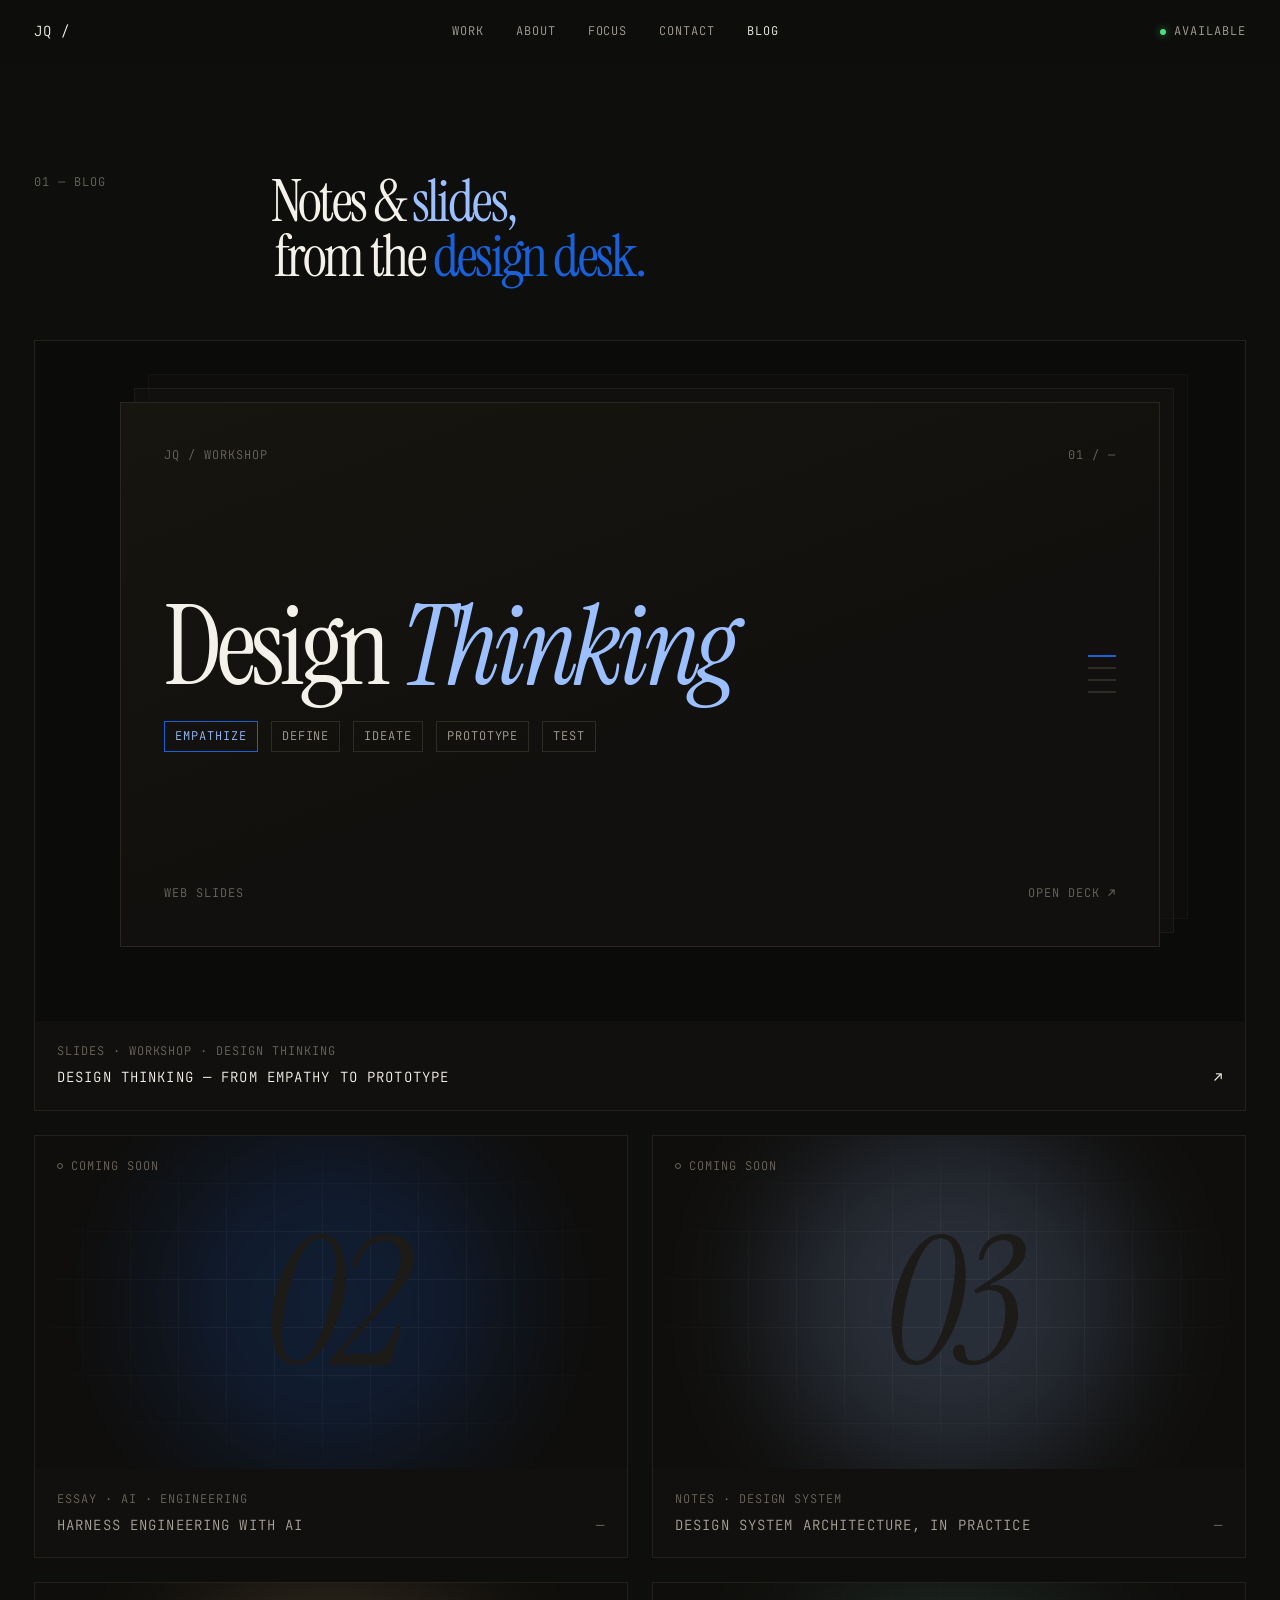
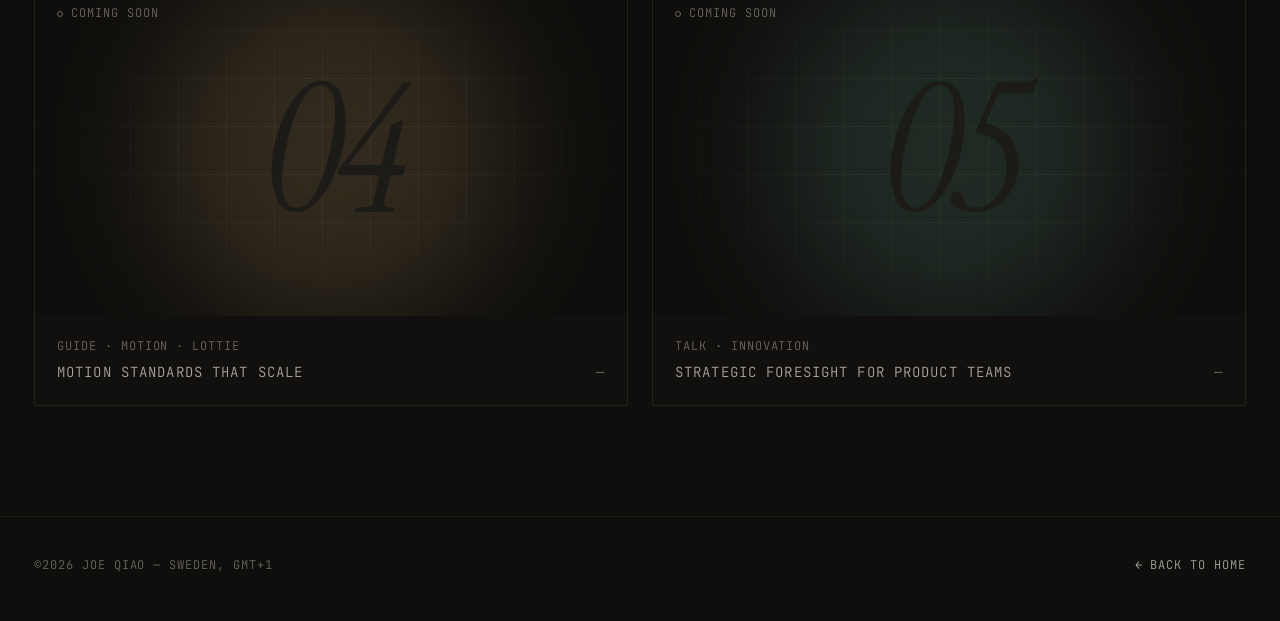
==== blog/index.html @ f2f92697 "Add blog page with design-thinking entry and placeholders; point nav Blog to /blog/ Co-Authored-By: " ====
<!doctype html>
<html lang="en">
<head>
<meta charset="utf-8">
<meta name="viewport" content="width=device-width, initial-scale=1">
<title>Blog — Joe Qiao</title>
<meta name="description" content="Notes, talks and slides by Joe Qiao — design thinking, design systems, motion and AI-driven design engineering.">
<link rel="preconnect" href="https://fonts.googleapis.com">
<link rel="preconnect" href="https://fonts.gstatic.com" crossorigin>
<link href="https://fonts.googleapis.com/css2?family=Instrument+Serif:ital@0;1&family=JetBrains+Mono:wght@300;400&display=swap" rel="stylesheet">
<style>
  /* Tokens lifted from the Framer export of the home page */
  :root{
    --bg:#0e0e0c;
    --nav-bg:#0e0e0cd1;
    --card:#11100e;
    --card-border:#24211d;
    --rule:#1f1d19;
    --ink:#f4f1ea;
    --ink-2:#a8a39a;
    --ink-3:#6b665d;
    --blue-light:#9cc0ff;
    --blue:#1a60d9;
    --serif:"Instrument Serif",serif;
    --mono:"JetBrains Mono",ui-monospace,monospace;
    --ease:cubic-bezier(.44,0,.56,1);
  }
  *{box-sizing:border-box;margin:0;padding:0}
  html{background:var(--bg);-webkit-font-smoothing:antialiased}
  body{background:var(--bg);color:var(--ink);font-family:var(--mono);min-height:100vh}
  a{color:inherit;text-decoration:none}

  .wrap{max-width:1440px;margin:0 auto}

  /* ---------- Nav ---------- */
  .nav{position:sticky;top:0;z-index:10;background:var(--nav-bg);backdrop-filter:blur(10px);-webkit-backdrop-filter:blur(10px)}
  .nav .wrap{display:flex;align-items:center;justify-content:space-between;padding:22px 34px}
  .mono-s{font:300 12px/1.4 var(--mono);letter-spacing:.08em;text-transform:uppercase}
  .mono-m{font:300 14px/1.4 var(--mono);letter-spacing:.08em;text-transform:uppercase}
  .logo{color:var(--ink)}
  .links{display:flex;gap:32px}
  .links a{color:var(--ink-2);transition:color .2s var(--ease)}
  .links a:hover,.links a[aria-current]{color:var(--ink)}
  .status{display:flex;align-items:center;gap:8px;color:var(--ink-2)}
  .status i{width:6px;height:6px;border-radius:50%;background:#4ade80;box-shadow:0 0 8px #4ade8099}

  /* ---------- Section ---------- */
  .section{display:flex;flex-direction:column;gap:56px;padding:110px 34px;border-bottom:1px solid var(--rule)}
  .head{display:flex;gap:80px;align-items:flex-start}
  .head .label{width:160px;flex:none;color:var(--ink-3)}
  .head h1{width:520px;font:400 58px/.95 var(--serif);letter-spacing:-.045em;text-indent:-.06em;text-wrap:balance}
  .c-light{color:var(--blue-light)} .c-blue{color:var(--blue)}

  /* ---------- Grid (same as Selected Work) ---------- */
  .grid{display:grid;grid-template-columns:repeat(2,minmax(0,1fr));gap:24px}
  .card{display:flex;flex-direction:column;background:var(--card);border:1px solid var(--card-border);overflow:hidden;min-width:0}
  .card.feature{grid-column:span 2}
  .visual{position:relative;width:100%;aspect-ratio:16/9;overflow:hidden}
  .visual>.inner{position:absolute;inset:0;transition:transform .8s cubic-bezier(.2,.7,.2,1)}
  a.card:hover .visual>.inner{transform:scale(1.025)}
  .caption{display:flex;align-items:flex-end;justify-content:space-between;gap:16px;padding:22px}
  .caption .copy{display:flex;flex-direction:column;gap:8px;min-width:0}
  .caption .tag{color:var(--ink-3)}
  .caption .title{color:var(--ink)}
  .arrow{color:var(--ink);transition:transform .3s var(--ease)}
  a.card:hover .arrow{transform:translate(3px,-3px)}
  .card.soon{cursor:default}
  .card.soon .title{color:var(--ink-2)}
  .card.soon .arrow{color:var(--ink-3)}

  /* ---------- Visual: slide-deck cover (feature) ---------- */
  .deck{background:#0b0b0a;display:flex}
  .deck .stack{position:absolute;inset:9% 7% 11% 7%}
  .deck .slide{position:absolute;inset:0;border:1px solid #2a2722;background:#141310}
  .deck .slide.s3{transform:translate(28px,-28px);opacity:.35}
  .deck .slide.s2{transform:translate(14px,-14px);opacity:.6}
  .deck .slide.s1{background:linear-gradient(160deg,#16150f 0%,#11100e 60%);display:flex;flex-direction:column;justify-content:space-between;padding:clamp(18px,3.4vw,48px)}
  .deck .top,.deck .bot{display:flex;justify-content:space-between;color:var(--ink-3)}
  .deck h2{font:400 clamp(44px,8.6vw,132px)/.9 var(--serif);letter-spacing:-.045em;color:var(--ink)}
  .deck h2 em{font-style:italic;color:var(--blue-light)}
  .deck .dots{position:absolute;right:clamp(18px,3.4vw,48px);top:50%;transform:translateY(-50%);display:flex;flex-direction:column;gap:10px}
  .deck .dots b{width:28px;height:2px;background:#2e2b25}
  .deck .dots b:first-child{background:var(--blue)}
  /* the five stages, drawn as a strip */
  .deck .stages{display:flex;gap:clamp(6px,1vw,14px);margin-top:clamp(10px,2vw,28px)}
  .deck .stages span{padding:6px 10px;border:1px solid #2e2b25;color:var(--ink-2);white-space:nowrap}
  .deck .stages span:nth-child(1){border-color:var(--blue);color:var(--blue-light)}

  /* ---------- Visual: placeholder ---------- */
  .ph{background:#0f0e0c}
  .ph .inner{display:flex;align-items:center;justify-content:center}
  .ph .grid-bg{position:absolute;inset:0;background-image:linear-gradient(#1a1916 1px,transparent 1px),linear-gradient(90deg,#1a1916 1px,transparent 1px);background-size:48px 48px;background-position:-1px -1px;mask-image:radial-gradient(ellipse at center,#000 30%,transparent 78%);-webkit-mask-image:radial-gradient(ellipse at center,#000 30%,transparent 78%)}
  .ph .num{position:relative;font:400 clamp(96px,14vw,200px)/1 var(--serif);letter-spacing:-.05em;color:#1d1b17}
  .ph .num em{font-style:italic}
  .ph .badge{position:absolute;left:22px;top:22px;color:var(--ink-3);display:flex;align-items:center;gap:8px}
  .ph .badge i{width:6px;height:6px;border:1px solid var(--ink-3);border-radius:50%}
  .ph .glow{position:absolute;width:60%;aspect-ratio:1;border-radius:50%;filter:blur(60px);opacity:.18}

  /* ---------- Footer ---------- */
  .foot{display:flex;justify-content:space-between;gap:24px;padding:40px 34px 48px;color:var(--ink-3)}
  .foot a{color:var(--ink-2);transition:color .2s var(--ease)}
  .foot a:hover{color:var(--ink)}

  /* ---------- Responsive (Framer breakpoints) ---------- */
  @media (max-width:1199px){
    .head{gap:48px}
  }
  @media (max-width:809px){
    .nav .wrap{padding:18px 16px}
    .links{gap:18px}
    .links .hide-m,.status{display:none}
    .section{padding:72px 16px;gap:40px}
    .head{flex-direction:column;gap:20px}
    .head h1{width:auto;font-size:44px}
    .grid{grid-template-columns:minmax(0,1fr);gap:16px}
    .card.feature{grid-column:auto}
    .card.feature .visual{aspect-ratio:4/3}
    .deck .stages span:nth-child(n+4),.deck .dots{display:none}
    .caption{padding:18px}
    .mono-m{font-size:13px}
    .foot{flex-direction:column;padding:32px 16px 40px}
  }
  @media (prefers-reduced-motion:reduce){*{transition:none!important}}
</style>
</head>
<body>

<nav class="nav">
  <div class="wrap">
    <a class="logo mono-m" href="/">JQ /</a>
    <div class="links mono-s">
      <a href="/#work">Work</a>
      <a class="hide-m" href="/#about">About</a>
      <a class="hide-m" href="/#focus">Focus</a>
      <a href="/#contact">Contact</a>
      <a href="/blog/" aria-current="page">Blog</a>
    </div>
    <div class="status mono-s"><i></i>Available</div>
  </div>
</nav>

<main class="wrap">
  <section class="section">
    <div class="head">
      <p class="label mono-s">01 — Blog</p>
      <h1>Notes &amp; <span class="c-light">slides,</span><br>from the <span class="c-blue">design desk.</span></h1>
    </div>

    <div class="grid" id="grid"></div>
  </section>

  <footer class="foot mono-s">
    <span>©2026 Joe Qiao — Sweden, GMT+1</span>
    <a href="/">← Back to home</a>
  </footer>
</main>

<script>
/*
  ADD A NEW ENTRY: copy one object in POSTS and edit it.
  - feature: true  → full-width card (like the first card on the home page)
  - href: null     → shows as "Coming soon" (not clickable)
  - visual: "deck" (slide cover) | "placeholder" | an image/video URL
*/
const POSTS = [
  {
    feature: true,
    tag: "Slides · Workshop · Design Thinking",
    title: "Design Thinking — from empathy to prototype",
    href: "/blog/design-thinking/",
    visual: "deck"
  },
  { tag: "Essay · AI · Engineering",      title: "Harness engineering with AI",          href: null, visual: "placeholder", glow: "#1a60d9" },
  { tag: "Notes · Design System",         title: "Design system architecture, in practice", href: null, visual: "placeholder", glow: "#9cc0ff" },
  { tag: "Guide · Motion · Lottie",       title: "Motion standards that scale",          href: null, visual: "placeholder", glow: "#c9a46a" },
  { tag: "Talk · Innovation",             title: "Strategic foresight for product teams", href: null, visual: "placeholder", glow: "#6aa88f" }
];

const esc = s => String(s).replace(/[&<>"]/g, c => ({"&":"&amp;","<":"&lt;",">":"&gt;",'"':"&quot;"}[c]));

function visualHTML(p, i){
  if (p.visual === "deck") return `
    <div class="visual deck"><div class="inner">
      <div class="stack">
        <div class="slide s3"></div><div class="slide s2"></div>
        <div class="slide s1">
          <div class="top mono-s"><span>JQ / Workshop</span><span>01 / —</span></div>
          <div>
            <h2>Design <em>Thinking</em></h2>
            <div class="stages mono-s"><span>Empathize</span><span>Define</span><span>Ideate</span><span>Prototype</span><span>Test</span></div>
          </div>
          <div class="bot mono-s"><span>Web slides</span><span>Open deck ↗</span></div>
          <div class="dots"><b></b><b></b><b></b><b></b></div>
        </div>
      </div>
    </div></div>`;
  if (p.visual === "placeholder" || !p.visual) {
    const n = String(i + 1).padStart(2, "0");
    return `
    <div class="visual ph"><div class="inner">
      <div class="grid-bg"></div>
      <div class="glow" style="background:${esc(p.glow || "#1a60d9")}"></div>
      <div class="num"><em>${n}</em></div>
      <div class="badge mono-s"><i></i>${p.href ? "New" : "Coming soon"}</div>
    </div></div>`;
  }
  const isVideo = /\.(mp4|webm)(\?|$)/i.test(p.visual);
  return `<div class="visual"><div class="inner">${
    isVideo
      ? `<video src="${esc(p.visual)}" autoplay muted loop playsinline style="width:100%;height:100%;object-fit:cover;display:block"></video>`
      : `<img src="${esc(p.visual)}" alt="" loading="lazy" style="width:100%;height:100%;object-fit:cover;display:block">`
  }</div></div>`;
}

document.getElementById("grid").innerHTML = POSTS.map((p, i) => {
  const cls = `card${p.feature ? " feature" : ""}${p.href ? "" : " soon"}`;
  const open = p.href ? `<a class="${cls}" href="${esc(p.href)}">` : `<div class="${cls}" aria-disabled="true">`;
  const close = p.href ? `</a>` : `</div>`;
  return `${open}
    ${visualHTML(p, i)}
    <div class="caption">
      <div class="copy">
        <p class="tag mono-s">${esc(p.tag)}</p>
        <p class="title mono-m">${esc(p.title)}</p>
      </div>
      <span class="arrow mono-m">${p.href ? "↗" : "—"}</span>
    </div>
  ${close}`;
}).join("");
</script>
</body>
</html>
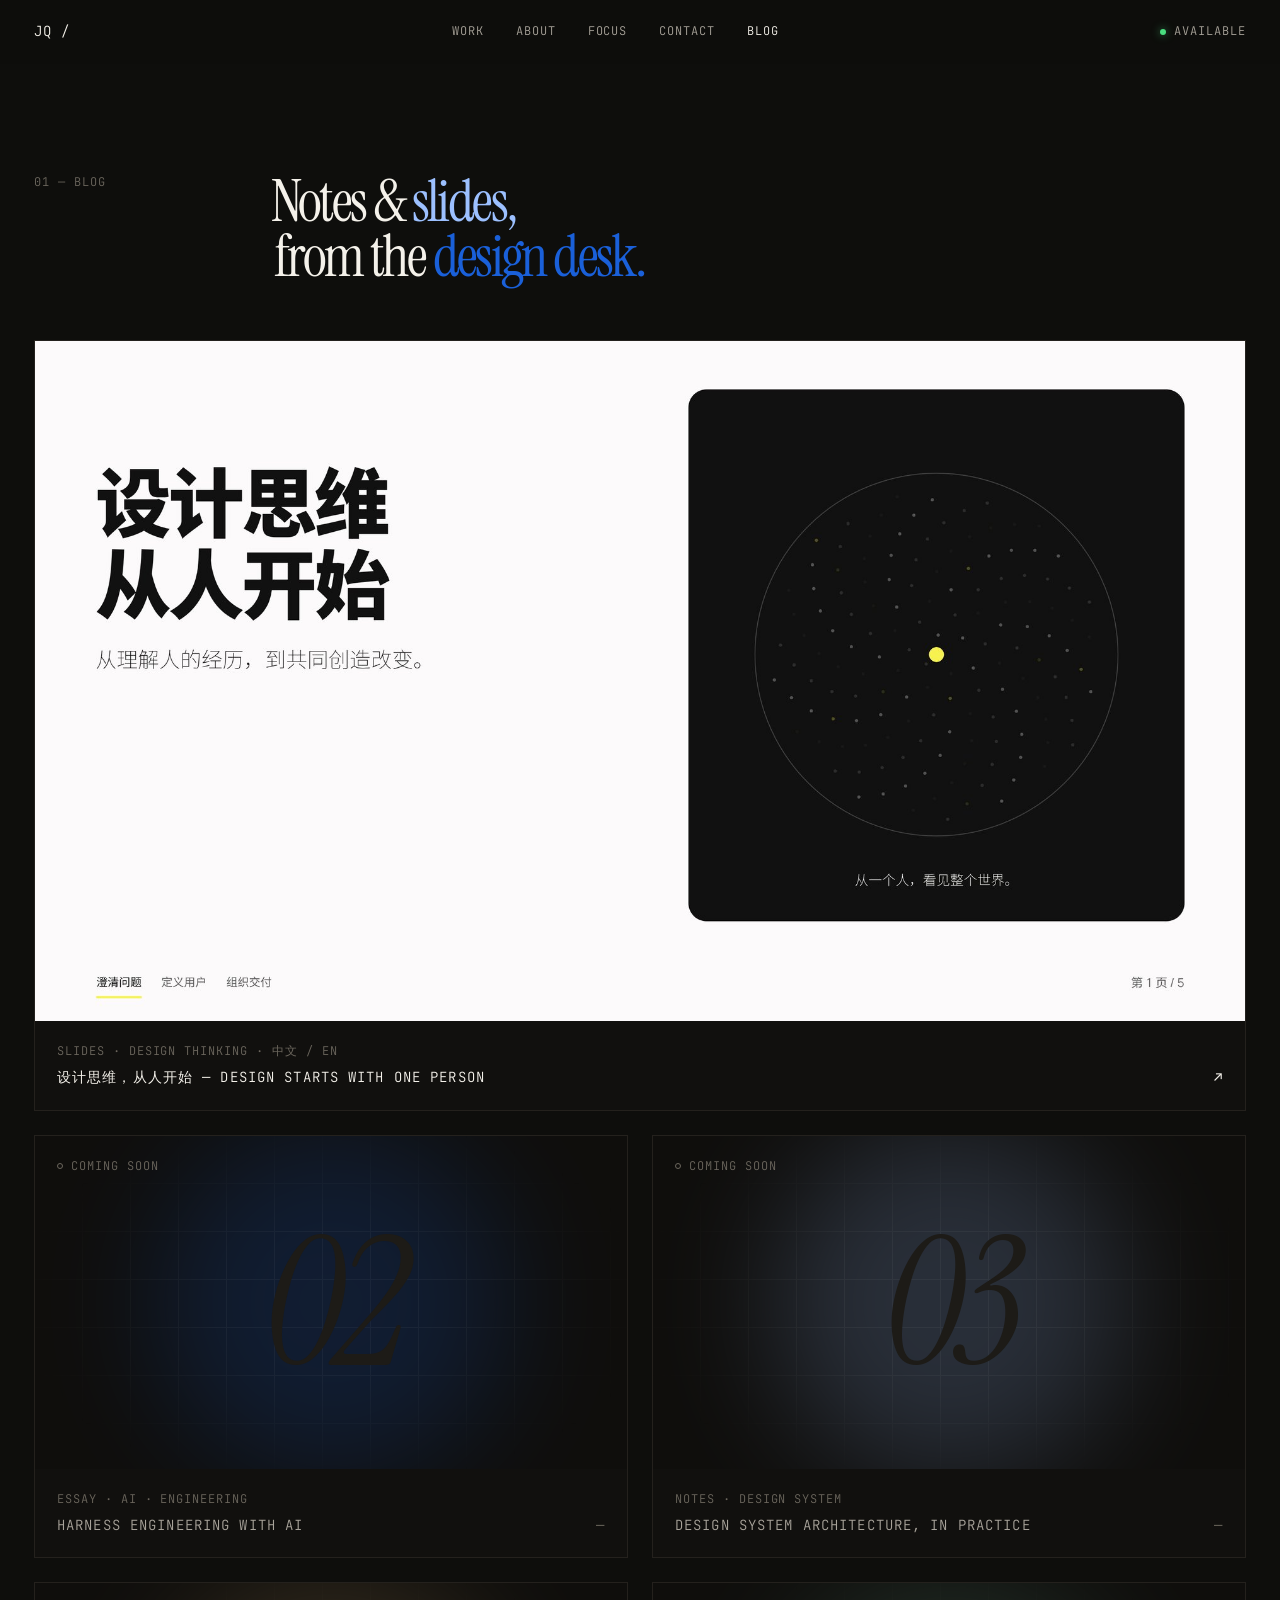
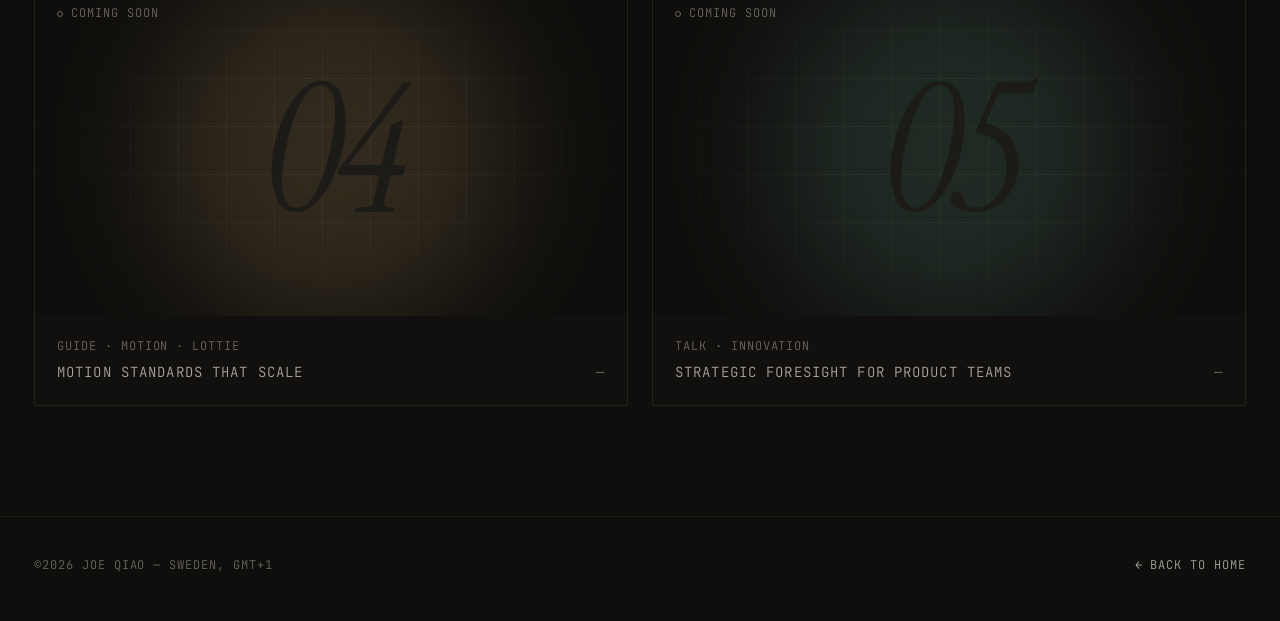
==== commit d1499ac3: "Blog: embed design-thinking deck with real cover image Deck copied from Joeblue88/design-thinking de" ====
--- a/blog/index.html
+++ b/blog/index.html
@@ -68,23 +68,6 @@
   .card.soon .title{color:var(--ink-2)}
   .card.soon .arrow{color:var(--ink-3)}
 
-  /* ---------- Visual: slide-deck cover (feature) ---------- */
-  .deck{background:#0b0b0a;display:flex}
-  .deck .stack{position:absolute;inset:9% 7% 11% 7%}
-  .deck .slide{position:absolute;inset:0;border:1px solid #2a2722;background:#141310}
-  .deck .slide.s3{transform:translate(28px,-28px);opacity:.35}
-  .deck .slide.s2{transform:translate(14px,-14px);opacity:.6}
-  .deck .slide.s1{background:linear-gradient(160deg,#16150f 0%,#11100e 60%);display:flex;flex-direction:column;justify-content:space-between;padding:clamp(18px,3.4vw,48px)}
-  .deck .top,.deck .bot{display:flex;justify-content:space-between;color:var(--ink-3)}
-  .deck h2{font:400 clamp(44px,8.6vw,132px)/.9 var(--serif);letter-spacing:-.045em;color:var(--ink)}
-  .deck h2 em{font-style:italic;color:var(--blue-light)}
-  .deck .dots{position:absolute;right:clamp(18px,3.4vw,48px);top:50%;transform:translateY(-50%);display:flex;flex-direction:column;gap:10px}
-  .deck .dots b{width:28px;height:2px;background:#2e2b25}
-  .deck .dots b:first-child{background:var(--blue)}
-  /* the five stages, drawn as a strip */
-  .deck .stages{display:flex;gap:clamp(6px,1vw,14px);margin-top:clamp(10px,2vw,28px)}
-  .deck .stages span{padding:6px 10px;border:1px solid #2e2b25;color:var(--ink-2);white-space:nowrap}
-  .deck .stages span:nth-child(1){border-color:var(--blue);color:var(--blue-light)}
 
   /* ---------- Visual: placeholder ---------- */
   .ph{background:#0f0e0c}
@@ -114,8 +97,6 @@
     .head h1{width:auto;font-size:44px}
     .grid{grid-template-columns:minmax(0,1fr);gap:16px}
     .card.feature{grid-column:auto}
-    .card.feature .visual{aspect-ratio:4/3}
-    .deck .stages span:nth-child(n+4),.deck .dots{display:none}
     .caption{padding:18px}
     .mono-m{font-size:13px}
     .foot{flex-direction:column;padding:32px 16px 40px}
@@ -160,15 +141,15 @@
   ADD A NEW ENTRY: copy one object in POSTS and edit it.
   - feature: true  → full-width card (like the first card on the home page)
   - href: null     → shows as "Coming soon" (not clickable)
-  - visual: "deck" (slide cover) | "placeholder" | an image/video URL
+  - visual: "placeholder" | an image/video URL (16:9 looks best)
 */
 const POSTS = [
   {
     feature: true,
-    tag: "Slides · Workshop · Design Thinking",
-    title: "Design Thinking — from empathy to prototype",
+    tag: "Slides · Design Thinking · 中文 / EN",
+    title: "设计思维，从人开始 — Design starts with one person",
     href: "/blog/design-thinking/",
-    visual: "deck"
+    visual: "/blog/design-thinking/cover.jpg"
   },
   { tag: "Essay · AI · Engineering",      title: "Harness engineering with AI",          href: null, visual: "placeholder", glow: "#1a60d9" },
   { tag: "Notes · Design System",         title: "Design system architecture, in practice", href: null, visual: "placeholder", glow: "#9cc0ff" },
@@ -179,21 +160,6 @@
 const esc = s => String(s).replace(/[&<>"]/g, c => ({"&":"&amp;","<":"&lt;",">":"&gt;",'"':"&quot;"}[c]));
 
 function visualHTML(p, i){
-  if (p.visual === "deck") return `
-    <div class="visual deck"><div class="inner">
-      <div class="stack">
-        <div class="slide s3"></div><div class="slide s2"></div>
-        <div class="slide s1">
-          <div class="top mono-s"><span>JQ / Workshop</span><span>01 / —</span></div>
-          <div>
-            <h2>Design <em>Thinking</em></h2>
-            <div class="stages mono-s"><span>Empathize</span><span>Define</span><span>Ideate</span><span>Prototype</span><span>Test</span></div>
-          </div>
-          <div class="bot mono-s"><span>Web slides</span><span>Open deck ↗</span></div>
-          <div class="dots"><b></b><b></b><b></b><b></b></div>
-        </div>
-      </div>
-    </div></div>`;
   if (p.visual === "placeholder" || !p.visual) {
     const n = String(i + 1).padStart(2, "0");
     return `
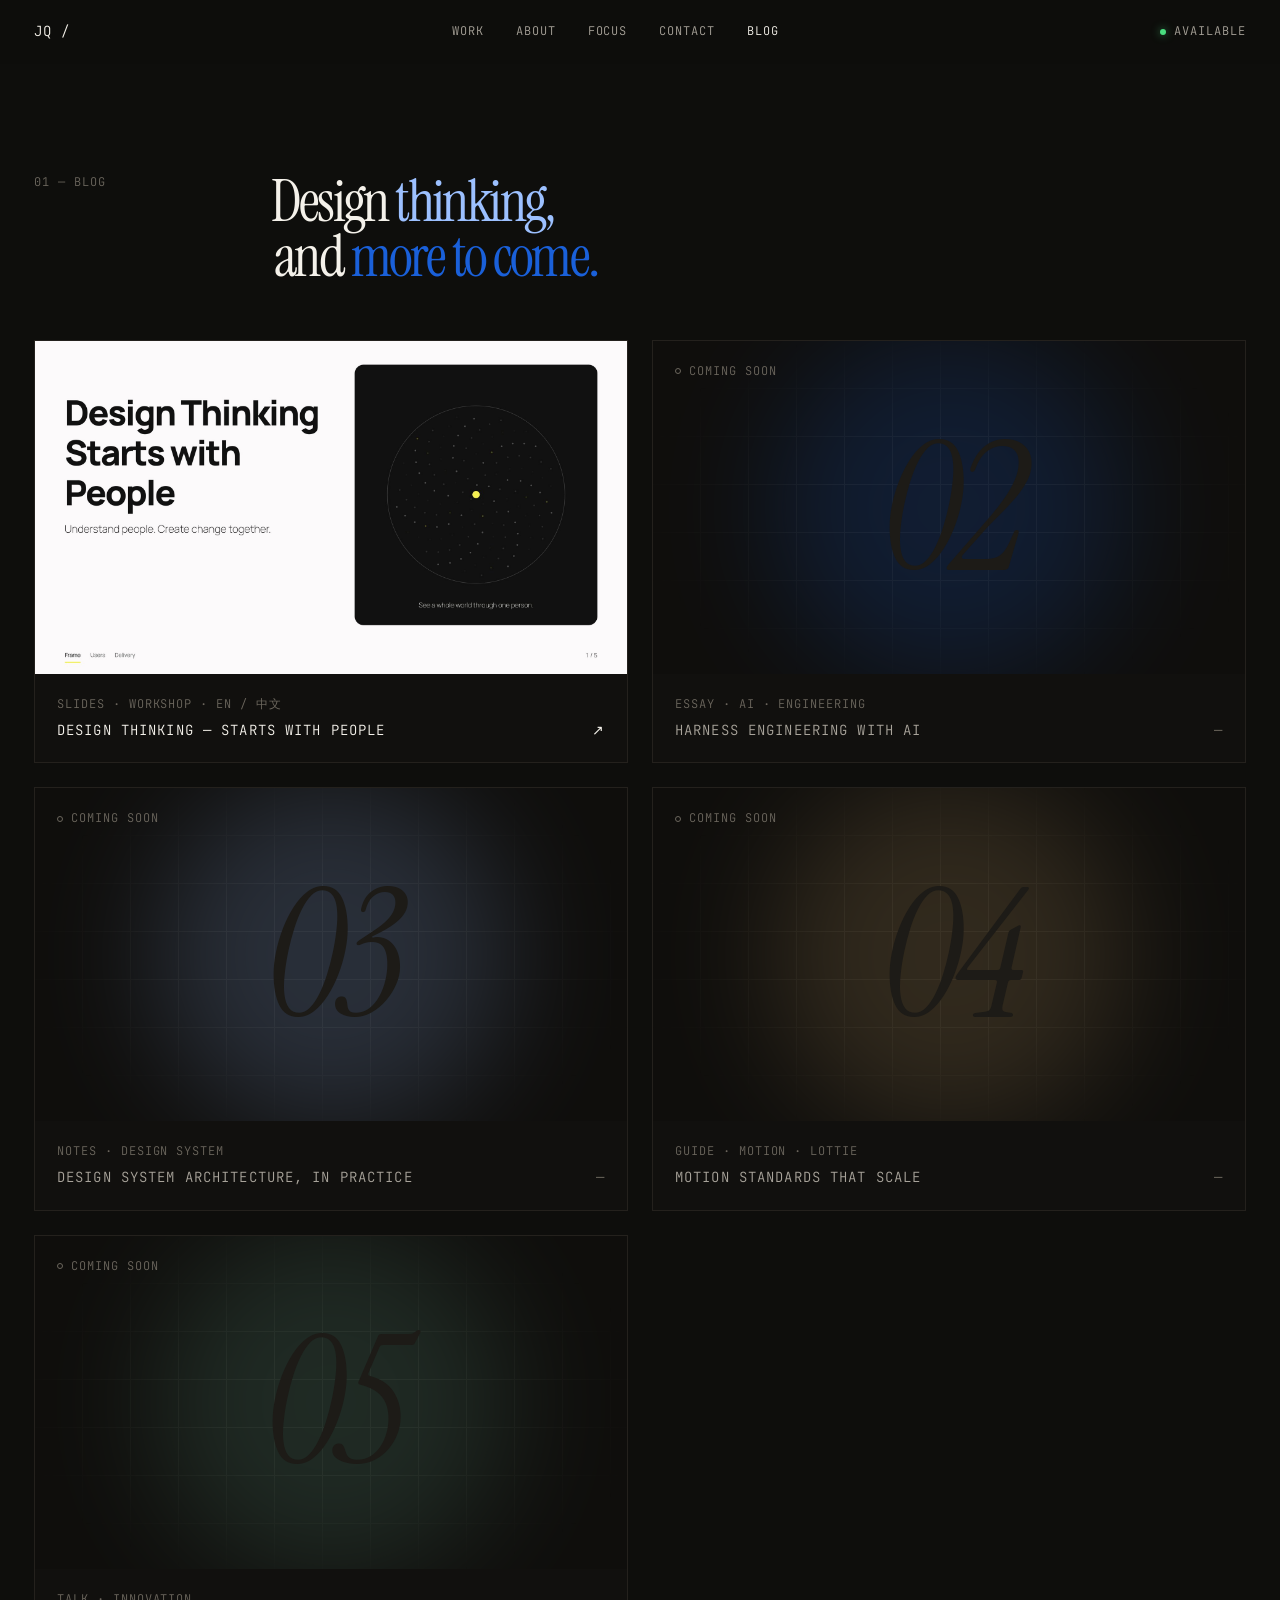
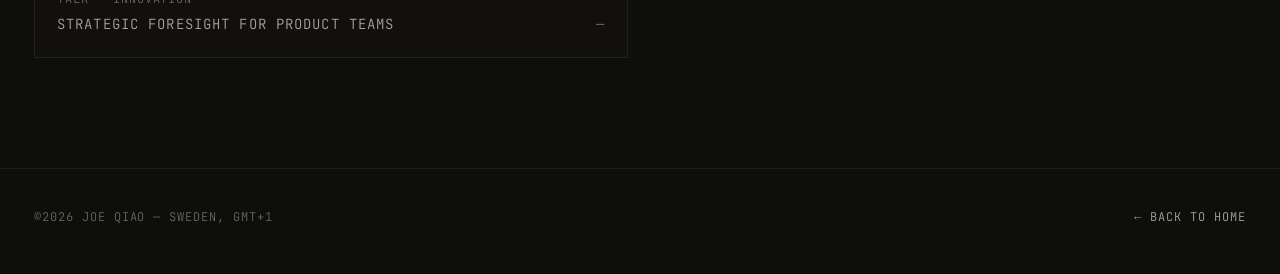
==== commit b397016f: "Blog: two-up cards, Design thinking heading, English deck by default, self-hosted fonts Co-Authored-" ====
--- a/blog/index.html
+++ b/blog/index.html
@@ -3,12 +3,14 @@
 <head>
 <meta charset="utf-8">
 <meta name="viewport" content="width=device-width, initial-scale=1">
+<link rel="preload" href="/blog/fonts/instrument-serif-latin-400-normal.woff2" as="font" type="font/woff2" crossorigin>
 <title>Blog — Joe Qiao</title>
 <meta name="description" content="Notes, talks and slides by Joe Qiao — design thinking, design systems, motion and AI-driven design engineering.">
-<link rel="preconnect" href="https://fonts.googleapis.com">
-<link rel="preconnect" href="https://fonts.gstatic.com" crossorigin>
-<link href="https://fonts.googleapis.com/css2?family=Instrument+Serif:ital@0;1&family=JetBrains+Mono:wght@300;400&display=swap" rel="stylesheet">
 <style>
+  @font-face{font-family:"Instrument Serif";font-style:normal;font-weight:400;font-display:swap;src:url(/blog/fonts/instrument-serif-latin-400-normal.woff2) format("woff2")}
+  @font-face{font-family:"Instrument Serif";font-style:italic;font-weight:400;font-display:swap;src:url(/blog/fonts/instrument-serif-latin-400-italic.woff2) format("woff2")}
+  @font-face{font-family:"JetBrains Mono";font-style:normal;font-weight:300;font-display:swap;src:url(/blog/fonts/jetbrains-mono-latin-300-normal.woff2) format("woff2")}
+  @font-face{font-family:"JetBrains Mono";font-style:normal;font-weight:400;font-display:swap;src:url(/blog/fonts/jetbrains-mono-latin-400-normal.woff2) format("woff2")}
   /* Tokens lifted from the Framer export of the home page */
   :root{
     --bg:#0e0e0c;
@@ -124,7 +126,7 @@
   <section class="section">
     <div class="head">
       <p class="label mono-s">01 — Blog</p>
-      <h1>Notes &amp; <span class="c-light">slides,</span><br>from the <span class="c-blue">design desk.</span></h1>
+      <h1>Design <span class="c-light">thinking,</span><br>and <span class="c-blue">more to come.</span></h1>
     </div>
 
     <div class="grid" id="grid"></div>
@@ -139,15 +141,13 @@
 <script>
 /*
   ADD A NEW ENTRY: copy one object in POSTS and edit it.
-  - feature: true  → full-width card (like the first card on the home page)
   - href: null     → shows as "Coming soon" (not clickable)
   - visual: "placeholder" | an image/video URL (16:9 looks best)
 */
 const POSTS = [
   {
-    feature: true,
-    tag: "Slides · Design Thinking · 中文 / EN",
-    title: "设计思维，从人开始 — Design starts with one person",
+    tag: "Slides · Workshop · EN / 中文",
+    title: "Design Thinking — starts with people",
     href: "/blog/design-thinking/",
     visual: "/blog/design-thinking/cover.jpg"
   },
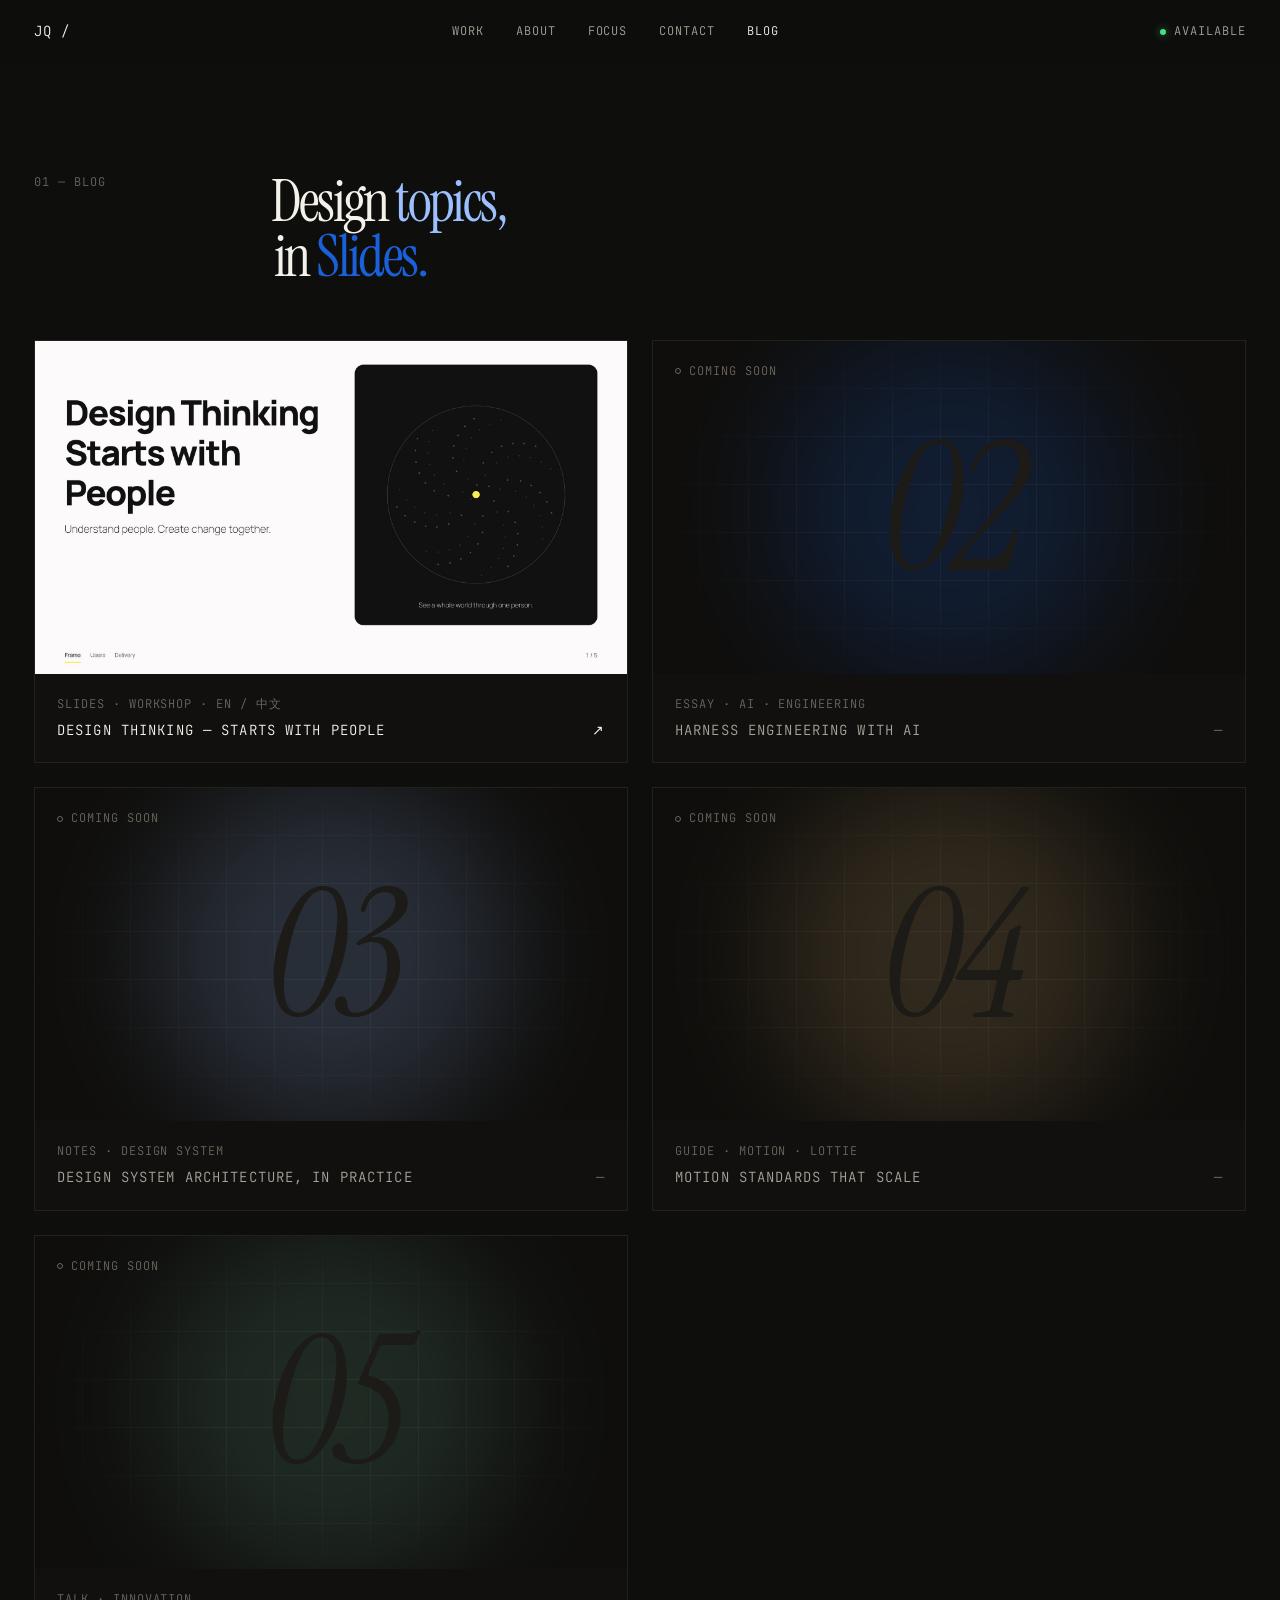
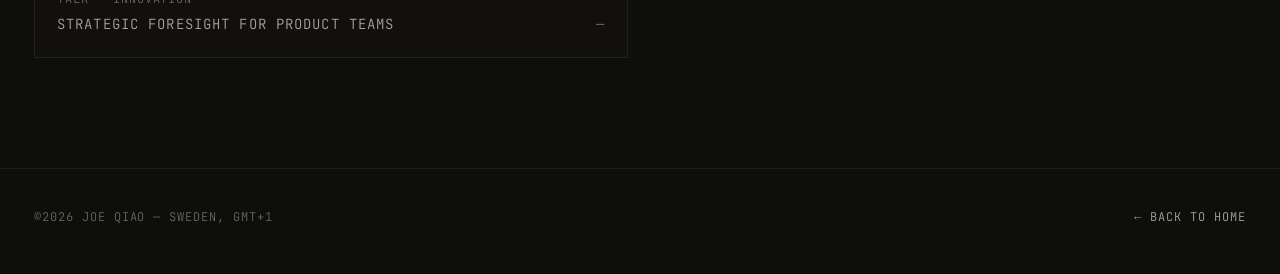
==== commit ecfce3ed: "Blog: heading 'Design topics, in Slides.'; relative paths so fonts/cover/links work in local preview" ====
--- a/blog/index.html
+++ b/blog/index.html
@@ -3,14 +3,13 @@
 <head>
 <meta charset="utf-8">
 <meta name="viewport" content="width=device-width, initial-scale=1">
-<link rel="preload" href="/blog/fonts/instrument-serif-latin-400-normal.woff2" as="font" type="font/woff2" crossorigin>
 <title>Blog — Joe Qiao</title>
 <meta name="description" content="Notes, talks and slides by Joe Qiao — design thinking, design systems, motion and AI-driven design engineering.">
 <style>
-  @font-face{font-family:"Instrument Serif";font-style:normal;font-weight:400;font-display:swap;src:url(/blog/fonts/instrument-serif-latin-400-normal.woff2) format("woff2")}
-  @font-face{font-family:"Instrument Serif";font-style:italic;font-weight:400;font-display:swap;src:url(/blog/fonts/instrument-serif-latin-400-italic.woff2) format("woff2")}
-  @font-face{font-family:"JetBrains Mono";font-style:normal;font-weight:300;font-display:swap;src:url(/blog/fonts/jetbrains-mono-latin-300-normal.woff2) format("woff2")}
-  @font-face{font-family:"JetBrains Mono";font-style:normal;font-weight:400;font-display:swap;src:url(/blog/fonts/jetbrains-mono-latin-400-normal.woff2) format("woff2")}
+  @font-face{font-family:"Instrument Serif";font-style:normal;font-weight:400;font-display:swap;src:url(fonts/instrument-serif-latin-400-normal.woff2) format("woff2")}
+  @font-face{font-family:"Instrument Serif";font-style:italic;font-weight:400;font-display:swap;src:url(fonts/instrument-serif-latin-400-italic.woff2) format("woff2")}
+  @font-face{font-family:"JetBrains Mono";font-style:normal;font-weight:300;font-display:swap;src:url(fonts/jetbrains-mono-latin-300-normal.woff2) format("woff2")}
+  @font-face{font-family:"JetBrains Mono";font-style:normal;font-weight:400;font-display:swap;src:url(fonts/jetbrains-mono-latin-400-normal.woff2) format("woff2")}
   /* Tokens lifted from the Framer export of the home page */
   :root{
     --bg:#0e0e0c;
@@ -110,13 +109,13 @@
 
 <nav class="nav">
   <div class="wrap">
-    <a class="logo mono-m" href="/">JQ /</a>
+    <a class="logo mono-m" href="../index.html">JQ /</a>
     <div class="links mono-s">
-      <a href="/#work">Work</a>
-      <a class="hide-m" href="/#about">About</a>
-      <a class="hide-m" href="/#focus">Focus</a>
-      <a href="/#contact">Contact</a>
-      <a href="/blog/" aria-current="page">Blog</a>
+      <a href="../index.html#work">Work</a>
+      <a class="hide-m" href="../index.html#about">About</a>
+      <a class="hide-m" href="../index.html#focus">Focus</a>
+      <a href="../index.html#contact">Contact</a>
+      <a href="index.html" aria-current="page">Blog</a>
     </div>
     <div class="status mono-s"><i></i>Available</div>
   </div>
@@ -126,7 +125,7 @@
   <section class="section">
     <div class="head">
       <p class="label mono-s">01 — Blog</p>
-      <h1>Design <span class="c-light">thinking,</span><br>and <span class="c-blue">more to come.</span></h1>
+      <h1>Design <span class="c-light">topics,</span><br>in <span class="c-blue">Slides.</span></h1>
     </div>
 
     <div class="grid" id="grid"></div>
@@ -134,7 +133,7 @@
 
   <footer class="foot mono-s">
     <span>©2026 Joe Qiao — Sweden, GMT+1</span>
-    <a href="/">← Back to home</a>
+    <a href="../index.html">← Back to home</a>
   </footer>
 </main>
 
@@ -148,8 +147,8 @@
   {
     tag: "Slides · Workshop · EN / 中文",
     title: "Design Thinking — starts with people",
-    href: "/blog/design-thinking/",
-    visual: "/blog/design-thinking/cover.jpg"
+    href: "design-thinking/index.html",
+    visual: "design-thinking/cover.jpg"
   },
   { tag: "Essay · AI · Engineering",      title: "Harness engineering with AI",          href: null, visual: "placeholder", glow: "#1a60d9" },
   { tag: "Notes · Design System",         title: "Design system architecture, in practice", href: null, visual: "placeholder", glow: "#9cc0ff" },
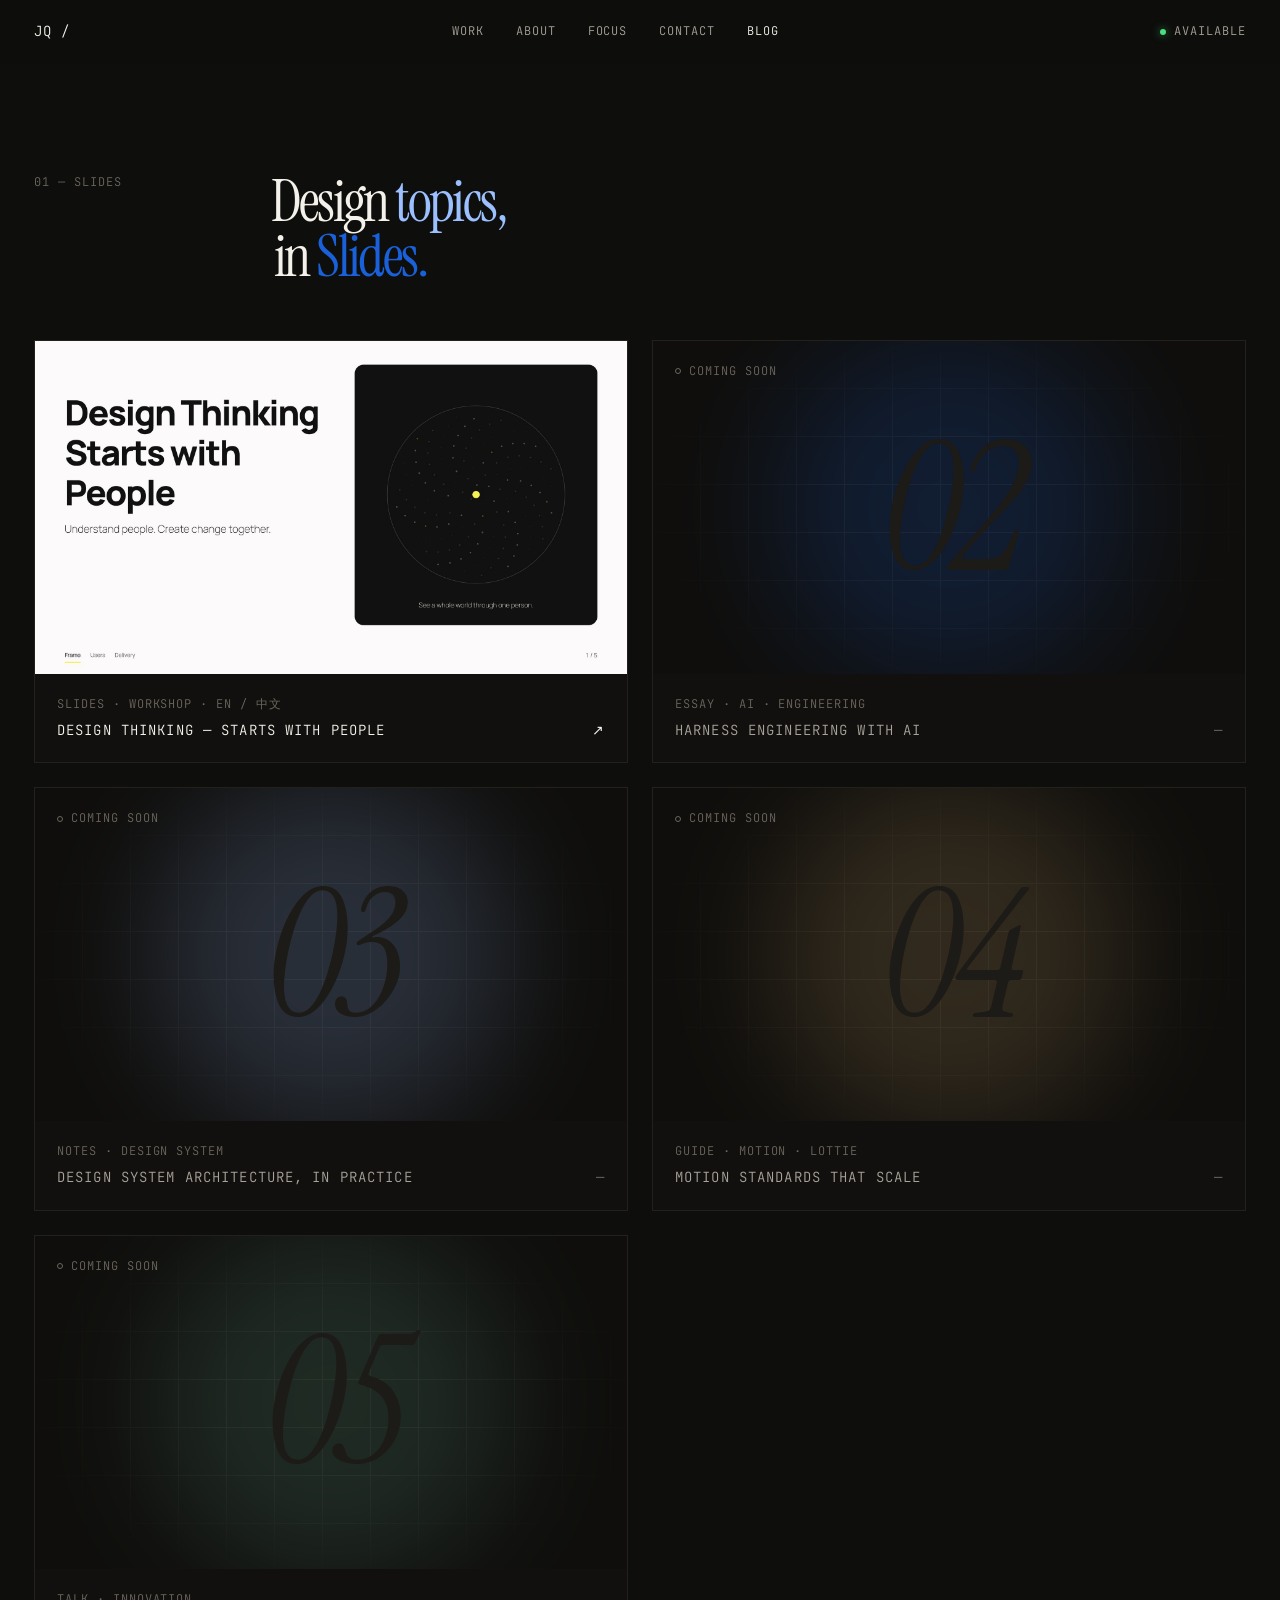
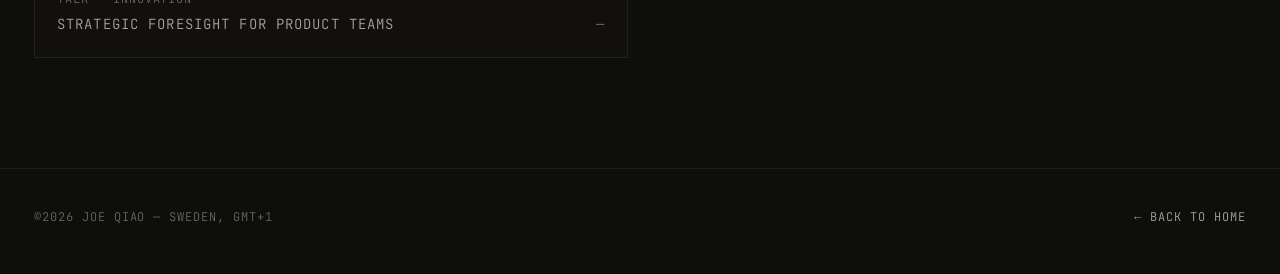
==== commit 57a8523c: "Blog: use site favicon, label '01 — Slides' Co-Authored-By: Claude Opus 5.5 <noreply@anthropic.com> " ====
--- a/blog/index.html
+++ b/blog/index.html
@@ -3,6 +3,8 @@
 <head>
 <meta charset="utf-8">
 <meta name="viewport" content="width=device-width, initial-scale=1">
+<link rel="icon" type="image/png" href="favicon.png">
+<link rel="apple-touch-icon" href="favicon.png">
 <title>Blog — Joe Qiao</title>
 <meta name="description" content="Notes, talks and slides by Joe Qiao — design thinking, design systems, motion and AI-driven design engineering.">
 <style>
@@ -124,7 +126,7 @@
 <main class="wrap">
   <section class="section">
     <div class="head">
-      <p class="label mono-s">01 — Blog</p>
+      <p class="label mono-s">01 — Slides</p>
       <h1>Design <span class="c-light">topics,</span><br>in <span class="c-blue">Slides.</span></h1>
     </div>
 
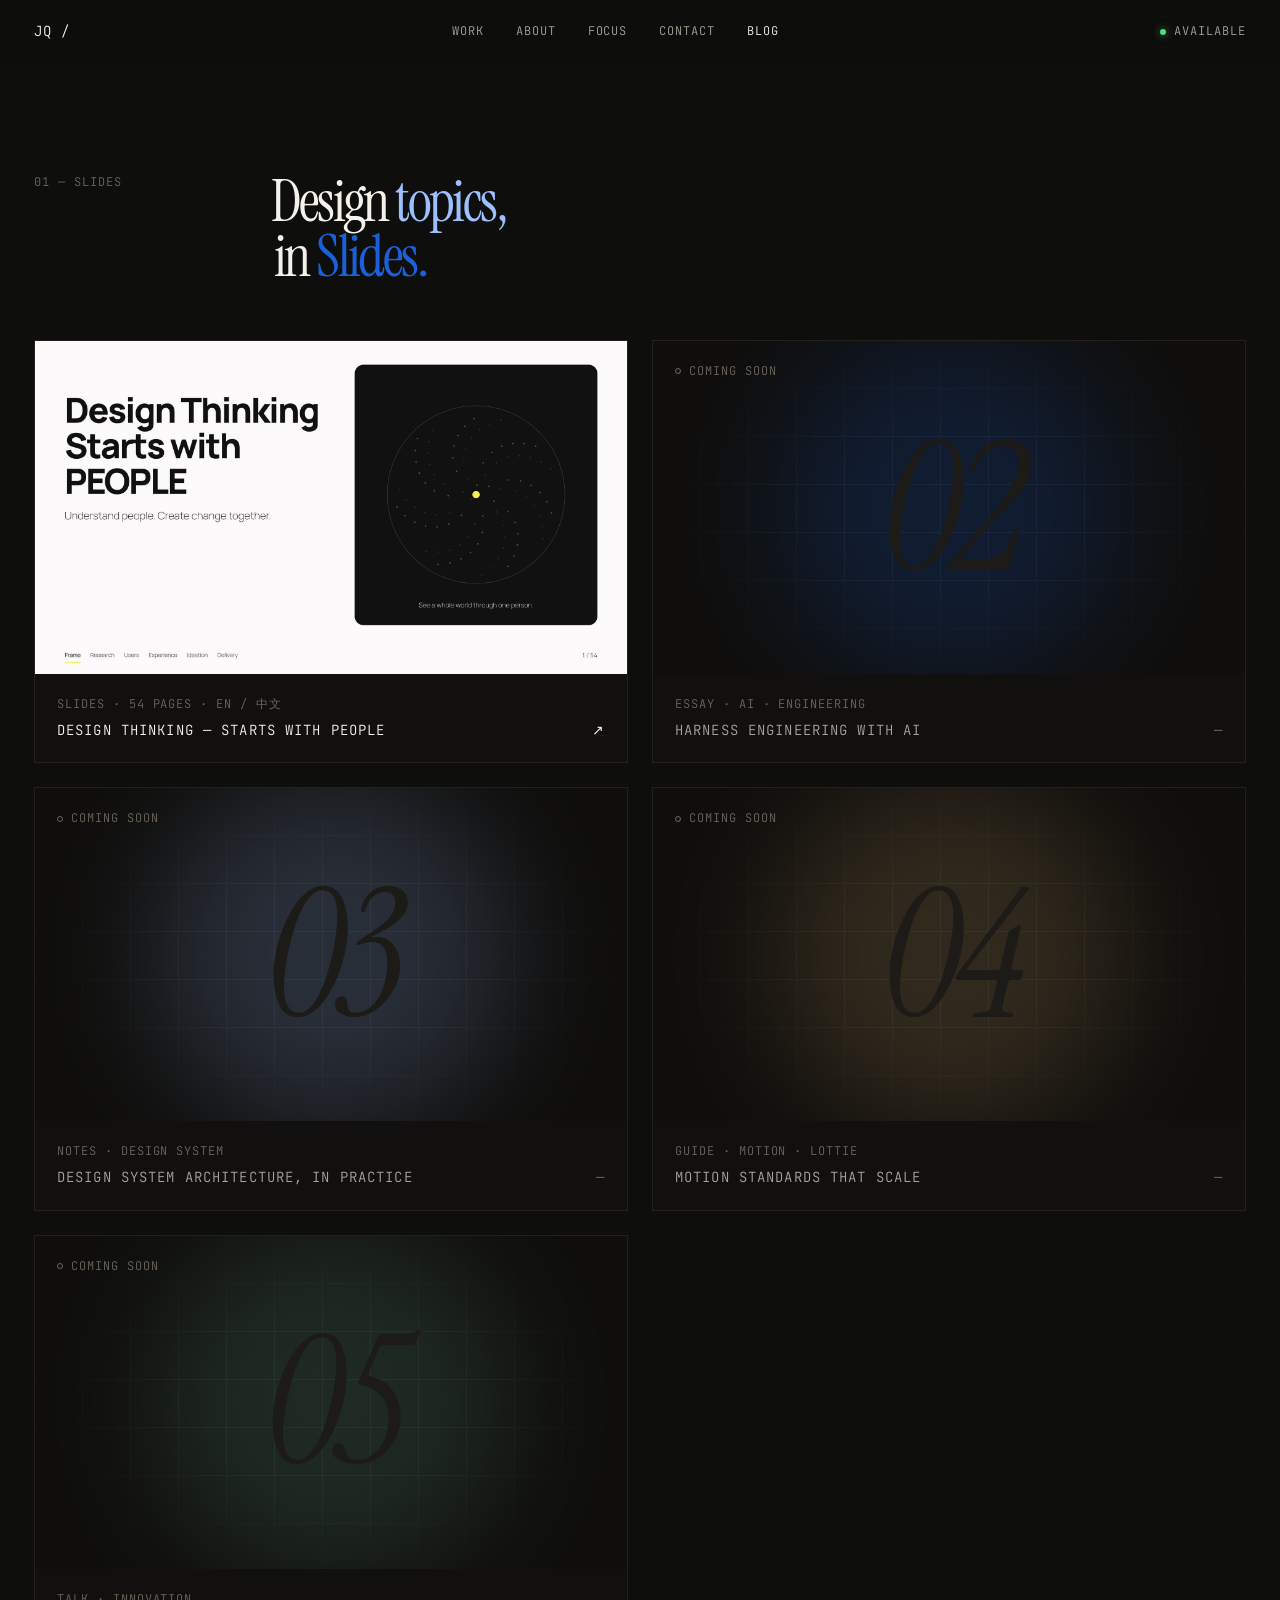
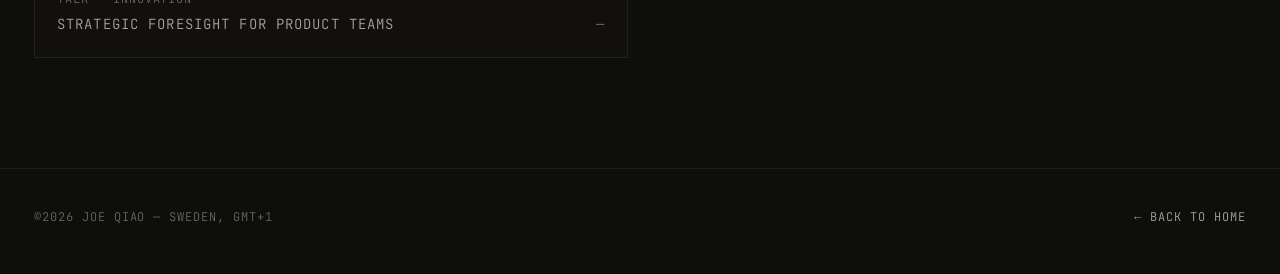
==== commit 6d5100a1: "Blog: replace design-thinking demo with full 54-page deck (English default) Co-Authored-By: Claude O" ====
--- a/blog/index.html
+++ b/blog/index.html
@@ -147,7 +147,7 @@
 */
 const POSTS = [
   {
-    tag: "Slides · Workshop · EN / 中文",
+    tag: "Slides · 54 pages · EN / 中文",
     title: "Design Thinking — starts with people",
     href: "design-thinking/index.html",
     visual: "design-thinking/cover.jpg"
